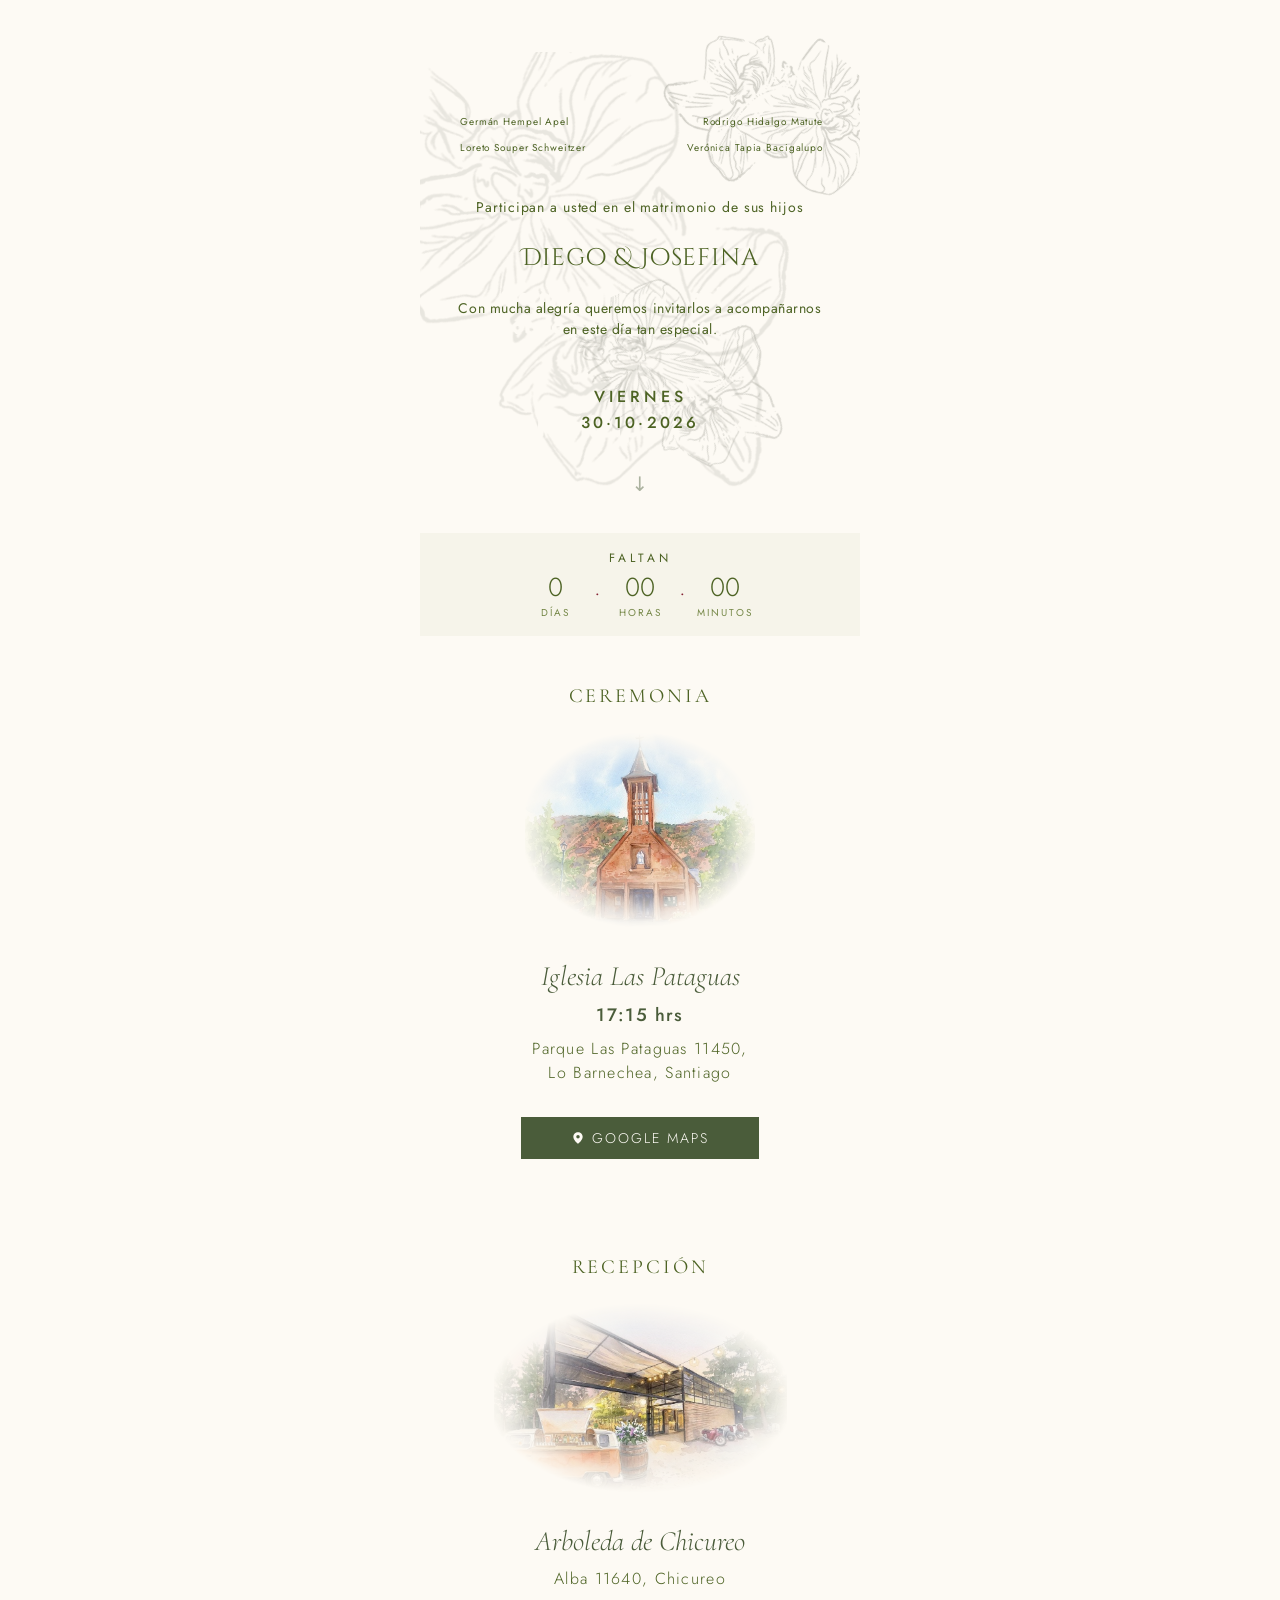
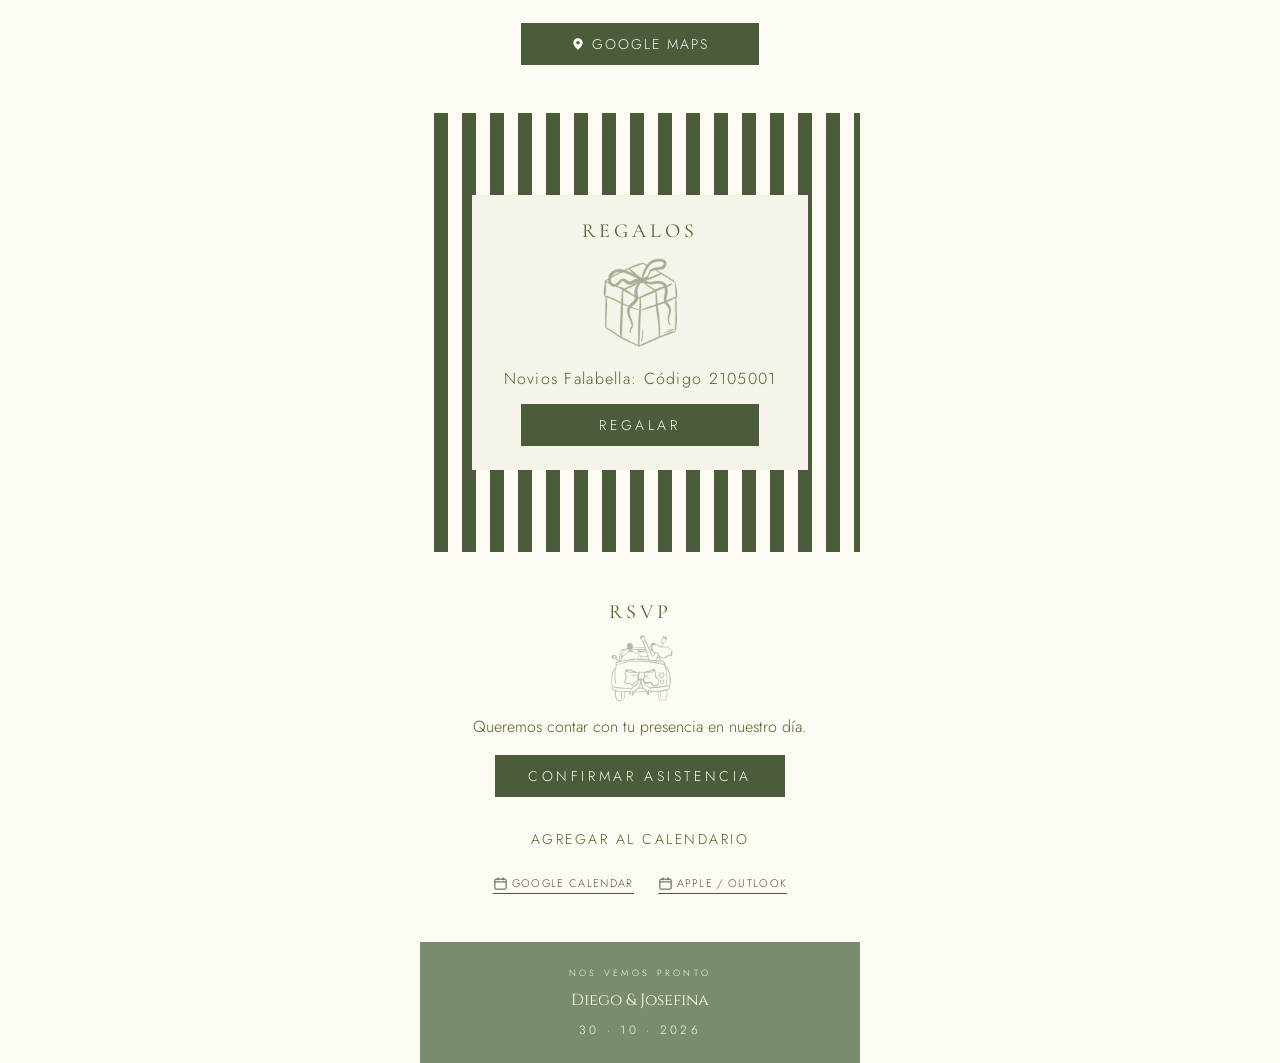
==== comida-con-pareja/index.html @ 69086c70 "Generate the five invitations from two templates Three variants use the comida design and two the fi" ====
<!doctype html>
<html lang="es">
<head>
<meta charset="utf-8">
<title>Diego & Josefina · 30.10.2026</title>
<meta name="viewport" content="width=device-width, initial-scale=1">
<meta name="description" content="Invitación de matrimonio de Diego & Josefina">
<link rel="preconnect" href="https://fonts.googleapis.com">
<link rel="preconnect" href="https://fonts.gstatic.com" crossorigin>
<link href="https://fonts.googleapis.com/css2?family=Cinzel:wght@400&family=Cinzel+Decorative:wght@400&family=Cormorant+Garamond:ital,wght@0,300;0,400;1,300&family=Jost:wght@300;400;500&display=swap" rel="stylesheet">
<link rel="stylesheet" href="../styles.css">
</head>
<body>
<div class="invite">

  <!-- HERO -->
  <section class="hero">
    <img class="flower flower--bg" src="../assets/flower.png" alt="" aria-hidden="true">
    <img class="flower flower--a" src="../assets/flower.png" alt="" aria-hidden="true">
    <img class="flower flower--b" src="../assets/flower.png" alt="" aria-hidden="true">

    <div class="parents">
      <div class="parents__side">
        <p>Germán Hempel Apel</p>
        <p>Loreto Souper Schweitzer</p>
      </div>
      <div class="parents__side">
        <p>Rodrigo Hidalgo Matute</p>
        <p>Verónica Tapia Bacigalupo</p>
      </div>
    </div>

    <p class="lead">Participan a usted en el matrimonio de sus hijos</p>
    <h1 class="names">Diego <span class="amp">&amp;</span> Josefina</h1>
    <p class="lead lead--close">Con mucha alegría queremos invitarlos a acompañarnos<br>en este día tan especial.</p>

    <p class="date-label"><span class="day">Viernes</span><span class="date">30·10·2026</span></p>
    <div class="arrow-down">&#8595;</div>
  </section>

  <!-- COUNTDOWN -->
  <section class="countdown">
    <p class="eyebrow">Faltan</p>
    <div class="countdown__grid">
      <div><span id="cd-days" class="num">--</span><small>Días</small></div>
      <span class="dot">.</span>
      <div><span id="cd-hours" class="num">--</span><small>Horas</small></div>
      <span class="dot">.</span>
      <div><span id="cd-mins" class="num">--</span><small>Minutos</small></div>
    </div>
  </section>

  <!-- CEREMONIA -->
  <section class="block">
    <h2 class="eyebrow serif">Ceremonia</h2>
    <div class="photo-blob"><img src="../assets/church.jpg" alt="Iglesia Las Pataguas"></div>
    <h3 class="place-name">Iglesia Las Pataguas</h3>
    <p class="time">17:15 hrs</p>
    <p class="address">Parque Las Pataguas 11450,<br>Lo Barnechea, Santiago</p>
    <a class="btn" target="_blank" rel="noopener"
       href="https://www.google.com/maps/search/?api=1&query=Iglesia+Las+Pataguas%2C+Parque+Las+Pataguas+11450%2C+Lo+Barnechea%2C+Santiago">
<svg class="btn__icon" width="14" height="14" viewBox="0 0 24 24" fill="none" xmlns="http://www.w3.org/2000/svg" aria-hidden="true"><path d="M12 2C7.58 2 4 5.58 4 10c0 5.25 7 12 8 12s8-6.75 8-12c0-4.42-3.58-8-8-8Zm0 11a3 3 0 1 1 0-6 3 3 0 0 1 0 6Z" fill="currentColor"/></svg>Google Maps
    </a>
  </section>

  <!-- RECEPCION -->
  <section class="block">
    <h2 class="eyebrow serif">Recepción</h2>
    <div class="photo-blob photo-blob--wide"><img src="../assets/venue.jpg" alt="Arboleda de Chicureo"></div>
    <h3 class="place-name">Arboleda de Chicureo</h3>
    <p class="address">Alba 11640, Chicureo</p>
    <a class="btn" target="_blank" rel="noopener"
       href="https://www.google.com/maps/search/?api=1&query=Arboleda+de+Chicureo%2C+Alba+11640%2C+Chicureo">
<svg class="btn__icon" width="14" height="14" viewBox="0 0 24 24" fill="none" xmlns="http://www.w3.org/2000/svg" aria-hidden="true"><path d="M12 2C7.58 2 4 5.58 4 10c0 5.25 7 12 8 12s8-6.75 8-12c0-4.42-3.58-8-8-8Zm0 11a3 3 0 1 1 0-6 3 3 0 0 1 0 6Z" fill="currentColor"/></svg>Google Maps
    </a>
  </section>

  <!-- REGALOS -->
  <section class="stripes">
    <div class="stripes__card">
      <h2 class="eyebrow serif">Regalos</h2>
      <img class="icon" src="../assets/gift.png" alt="">
      <p>Novios Falabella: Código 2105001</p>
      <a class="btn btn--cta" target="_blank" rel="noopener" href="https://novios.falabella.com/info-evento/evento?codigoEvento=2105001">Regalar</a>
    </div>
  </section>

  <!-- RSVP -->
  <section class="rsvp">
    <h2 class="eyebrow serif">RSVP</h2>
    <img class="icon--rsvp" src="../assets/rsvp.png" alt="">
    <p>Queremos contar con tu presencia en nuestro día.</p>
    <a class="btn btn--cta btn--wide" target="_blank" rel="noopener"
       href="https://forms.gle/HeUdNsiieHcqByjm6">Confirmar asistencia</a>
  </section>

  <section class="calendar-block">
    <p class="eyebrow">Agregar al calendario</p>
    <div class="cal-links">
      <a target="_blank" rel="noopener"
         href="https://calendar.google.com/calendar/render?action=TEMPLATE&text=Matrimonio%20Diego%20%26%20Josefina&dates=20261030T201500Z/20261031T070000Z&details=Ceremonia%3A%20Iglesia%20Las%20Pataguas%2C%2017%3A15%20hrs.%20Recepci%C3%B3n%3A%20Arboleda%20de%20Chicureo.&location=Parque%20Las%20Pataguas%2011450%2C%20Lo%20Barnechea%2C%20Santiago">
        <svg class="cal-icon" width="15" height="15" viewBox="0 0 24 24" fill="none" xmlns="http://www.w3.org/2000/svg" aria-hidden="true"><rect x="3" y="5" width="18" height="16" rx="1.5" stroke="currentColor" stroke-width="1.6"/><path d="M3 9.5h18" stroke="currentColor" stroke-width="1.6"/><path d="M8 3v3.2M16 3v3.2" stroke="currentColor" stroke-width="1.6" stroke-linecap="round"/></svg>
        Google Calendar
      </a>
      <a href="../wedding.ics" download>
        <svg class="cal-icon" width="15" height="15" viewBox="0 0 24 24" fill="none" xmlns="http://www.w3.org/2000/svg" aria-hidden="true"><rect x="3" y="5" width="18" height="16" rx="1.5" stroke="currentColor" stroke-width="1.6"/><path d="M3 9.5h18" stroke="currentColor" stroke-width="1.6"/><path d="M8 3v3.2M16 3v3.2" stroke="currentColor" stroke-width="1.6" stroke-linecap="round"/></svg>
        Apple / Outlook
      </a>
    </div>
  </section>

  <!-- FOOTER -->
  <footer class="footer">
    <p class="eyebrow">Nos vemos pronto</p>
    <p class="footer__names">Diego &amp; Josefina</p>
    <p class="footer__date">30 · 10 · 2026</p>
  </footer>

</div>

<script>
  var weddingDate = new Date('2026-10-30T17:15:00-03:00').getTime();

  function updateCountdown(){
    var now = Date.now();
    var diff = weddingDate - now;
    if (diff < 0) diff = 0;

    var days = Math.floor(diff / 86400000);
    var hours = Math.floor((diff % 86400000) / 3600000);
    var mins = Math.floor((diff % 3600000) / 60000);

    function pad(n){ return n < 10 ? '0' + n : n; }

    document.getElementById('cd-days').textContent = days;
    document.getElementById('cd-hours').textContent = pad(hours);
    document.getElementById('cd-mins').textContent = pad(mins);
  }

  updateCountdown();
  setInterval(updateCountdown, 1000 * 30);
</script>
</body>
</html>
---- styles.css ----
:root{
  --cream:#FDFAF4;
  --cream-band:#F6F4EA;
  --green:#4D6324;
  --green-deep:#4A5C3A;
  --green-label:#768848;
  --sage:#7A8C6E;
  --maroon:#852335;
  --serif:'Cormorant Garamond', Georgia, serif;
  --sans:'Jost', system-ui, -apple-system, sans-serif;
  --display:'Cinzel Decorative', Georgia, serif;
  --display-alt:'Cinzel', Georgia, serif;
}
*{box-sizing:border-box;}
html{scroll-behavior:smooth;}
body{
  margin:0;
  background:var(--cream);
  color:var(--green);
  font-family:var(--sans);
  font-weight:400;
  -webkit-font-smoothing:antialiased;
}
.invite{
  max-width:440px;
  margin:0 auto;
  position:relative;
  overflow:hidden;
}
section{position:relative;}

/* eyebrow = small uppercase label (Jost) */
.eyebrow{
  font-family:var(--sans);
  text-transform:uppercase;
  letter-spacing:4px;
  font-size:12px;
  font-weight:400;
  color:var(--green);
  text-align:center;
  margin:0 0 12px;
}
/* eyebrow.serif = section heading (Cormorant Garamond) */
.eyebrow.serif{
  font-family:var(--serif);
  font-size:20px;
  font-weight:400;
  text-transform:uppercase;
  letter-spacing:2.88px;
  margin:0 0 24px;
}
p{line-height:1.55;}
a{color:inherit;}

/* ---------- HERO ---------- */
.hero{
  padding:104px 32px 34px;
  text-align:center;
}
.flower{
  position:absolute;
  pointer-events:none;
  z-index:0;
}
.flower--bg{
  width:439px;
  max-width:100%;
  left:0;
  top:52px;
  opacity:.20;
}
.flower--a{
  width:200px;
  max-width:46%;
  left:56%;
  top:24px;
  transform:rotate(135deg);
  opacity:.42;
}
.flower--b{
  width:200px;
  max-width:46%;
  left:40%;
  top:268px;
  transform:rotate(-25deg);
  opacity:.34;
}
.hero > *:not(.flower){ position:relative; z-index:1; }

.parents{
  display:flex;
  justify-content:center;
  align-items:flex-start;
  gap:24px;
  font-size:10px;
  font-weight:400;
  letter-spacing:.88px;
  line-height:1.45;
  margin-bottom:32px;
}
.parents__side{
  flex:1 1 0;
  padding:0 8px;
  text-align:left;
}
.parents__side:last-child{
  padding:0 5px;
  text-align:right;
}

.lead{
  font-size:14px;
  font-weight:400;
  letter-spacing:.88px;
  line-height:1.5;
  margin:0 0 24px;
}
.lead--close{ letter-spacing:.52px; margin:0 0 44px; }

.names{
  font-family:var(--display);
  font-weight:400;
  font-size:24px;
  letter-spacing:.80px;
  line-height:1.35;
  margin:0 0 24px;
}
.names .amp{ font-style:normal; }

.date-label{
  font-family:var(--sans);
  font-weight:500;
  font-size:16px;
  line-height:1.6;
  margin:0 0 34px;
}
.date-label .day{
  display:block;
  text-transform:uppercase;
  letter-spacing:4px;
}
.date-label .date{
  display:block;
  letter-spacing:3.17px;
}
.arrow-down{
  font-size:1.25rem;
  color:var(--green-deep);
  opacity:.45;
}

/* ---------- COUNTDOWN ---------- */
.countdown{
  background:var(--cream-band);
  padding:16px 24px;
  text-align:center;
}
.countdown .eyebrow{ margin:0 0 4px; }
.countdown__grid{
  display:flex;
  align-items:flex-end;
  justify-content:center;
  gap:8px;
}
.countdown__grid > div{ width:64px; }
.countdown__grid .num{
  font-family:var(--sans);
  font-weight:300;
  font-size:26px;
  display:block;
  line-height:1.3;
}
.countdown__grid small{
  display:block;
  text-transform:uppercase;
  letter-spacing:2px;
  font-size:10px;
  font-weight:400;
  color:var(--green-label);
}
.countdown__grid .dot{
  font-family:var(--serif);
  color:var(--maroon);
  font-size:24px;
  font-weight:300;
  line-height:1;
  transform:translateY(-20px);
}

/* ---------- CEREMONIA / RECEPCION ---------- */
.block{
  padding:48px 24px;
  text-align:center;
}
.photo-blob{
  width:230px;
  max-width:78%;
  aspect-ratio:230/198;
  margin:0 auto 24px;
  -webkit-mask-image:radial-gradient(ellipse 65% 60% at 50% 48%, #000 15%, rgba(0,0,0,.85) 30%, rgba(0,0,0,.5) 50%, rgba(0,0,0,.15) 68%, transparent 80%);
          mask-image:radial-gradient(ellipse 65% 60% at 50% 48%, #000 15%, rgba(0,0,0,.85) 30%, rgba(0,0,0,.5) 50%, rgba(0,0,0,.15) 68%, transparent 80%);
}
.photo-blob--wide{
  width:293px;
  max-width:92%;
  aspect-ratio:293/192;
}
.photo-blob--party{
  width:368px;
  max-width:96%;
  aspect-ratio:368/245;
}
.photo-blob img{
  width:100%;
  height:100%;
  object-fit:cover;
}
.place-name{
  font-family:var(--serif);
  font-style:italic;
  font-weight:300;
  font-size:28px;
  line-height:1.2;
  color:var(--green-deep);
  margin:0 0 8px;
}
.time{
  font-weight:500;
  font-size:18px;
  letter-spacing:1.40px;
  color:var(--green-deep);
  margin:0 0 8px;
}
.address{
  font-size:16px;
  font-weight:300;
  letter-spacing:1.28px;
  line-height:1.5;
  margin:0 0 32px;
}

.btn{
  display:inline-flex;
  align-items:center;
  justify-content:center;
  gap:7px;
  background:var(--green-deep);
  color:var(--cream);
  text-decoration:none;
  text-transform:uppercase;
  font-size:14px;
  font-weight:300;
  letter-spacing:1.98px;
  line-height:1;
  min-height:42px;
  padding:11px 20px;
  width:100%;
  max-width:238px;
}
.btn--cta{ letter-spacing:3.60px; }
.btn__icon{ flex:none; }

/* ---------- REGALOS ---------- */
.stripes{
  padding:82px 52px;
  background-image:repeating-linear-gradient(
    90deg,
    var(--cream) 0px, var(--cream) 14px,
    var(--green-deep) 14px, var(--green-deep) 28px
  );
}
.stripes__card{
  background:var(--cream-band);
  padding:24px 20px;
  text-align:center;
}
.stripes__card .eyebrow.serif{
  letter-spacing:4px;
  margin:0 0 12px;
}
.stripes__card .icon{
  width:77px;
  opacity:.60;
  margin-bottom:12px;
}
.stripes__card p{
  font-size:16px;
  font-weight:300;
  letter-spacing:1.28px;
  margin:0 0 12px;
}

/* ---------- RSVP ---------- */
.rsvp{ padding:48px 24px 0; text-align:center; }
.rsvp .eyebrow.serif{ letter-spacing:4px; margin:0 0 8px; }
.rsvp .icon--rsvp{
  width:77px;
  opacity:.42;
  margin:0 auto 8px;
  display:block;
}
.rsvp p{
  font-size:16px;
  font-weight:300;
  margin:0 0 16px;
}
.btn--wide{ max-width:290px; padding:11px 16px; }

.calendar-block{
  padding:32px 24px 48px;
  text-align:center;
}
.calendar-block .eyebrow{
  font-size:14px;
  font-weight:300;
  letter-spacing:2.50px;
  margin:0 0 24px;
}
.cal-links{
  display:flex;
  justify-content:center;
  gap:24px;
  flex-wrap:wrap;
}
.cal-links a{
  display:inline-flex;
  align-items:center;
  gap:4px;
  text-decoration:none;
  text-transform:uppercase;
  letter-spacing:1.32px;
  font-size:11px;
  font-weight:300;
  color:var(--green-deep);
  border-bottom:.5px solid var(--green-deep);
  padding-bottom:2px;
  white-space:nowrap;
}
.cal-icon{ flex:none; }

/* ---------- FOOTER ---------- */
.footer{
  background:var(--sage);
  color:var(--cream);
  text-align:center;
  padding:24px;
}
.footer .eyebrow{
  color:var(--cream);
  font-size:9px;
  font-weight:300;
  letter-spacing:3.30px;
  margin:0 0 8px;
}
.footer__names{
  font-family:var(--display-alt);
  font-style:normal;
  font-weight:400;
  font-size:16px;
  margin:0 0 8px;
}
.footer__date{
  text-transform:uppercase;
  letter-spacing:3.30px;
  font-size:12px;
  font-weight:300;
  margin:0;
}
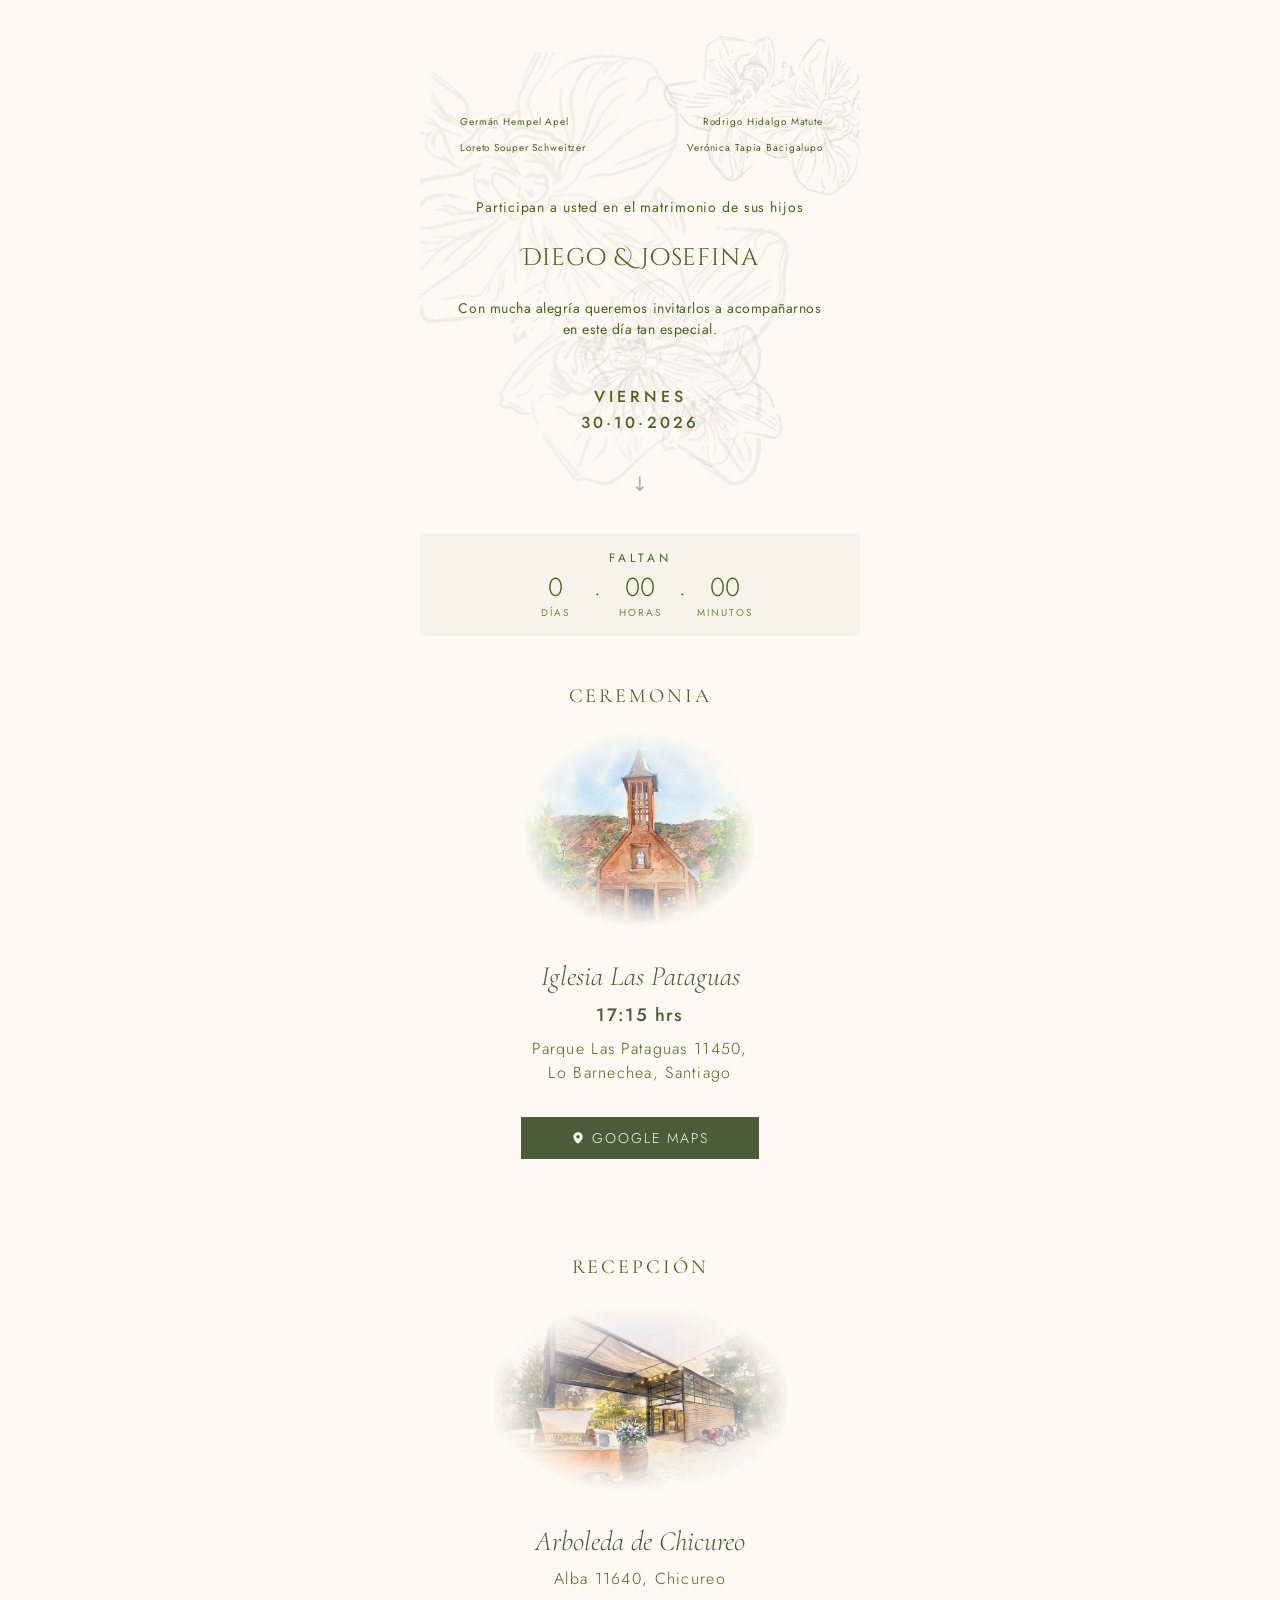
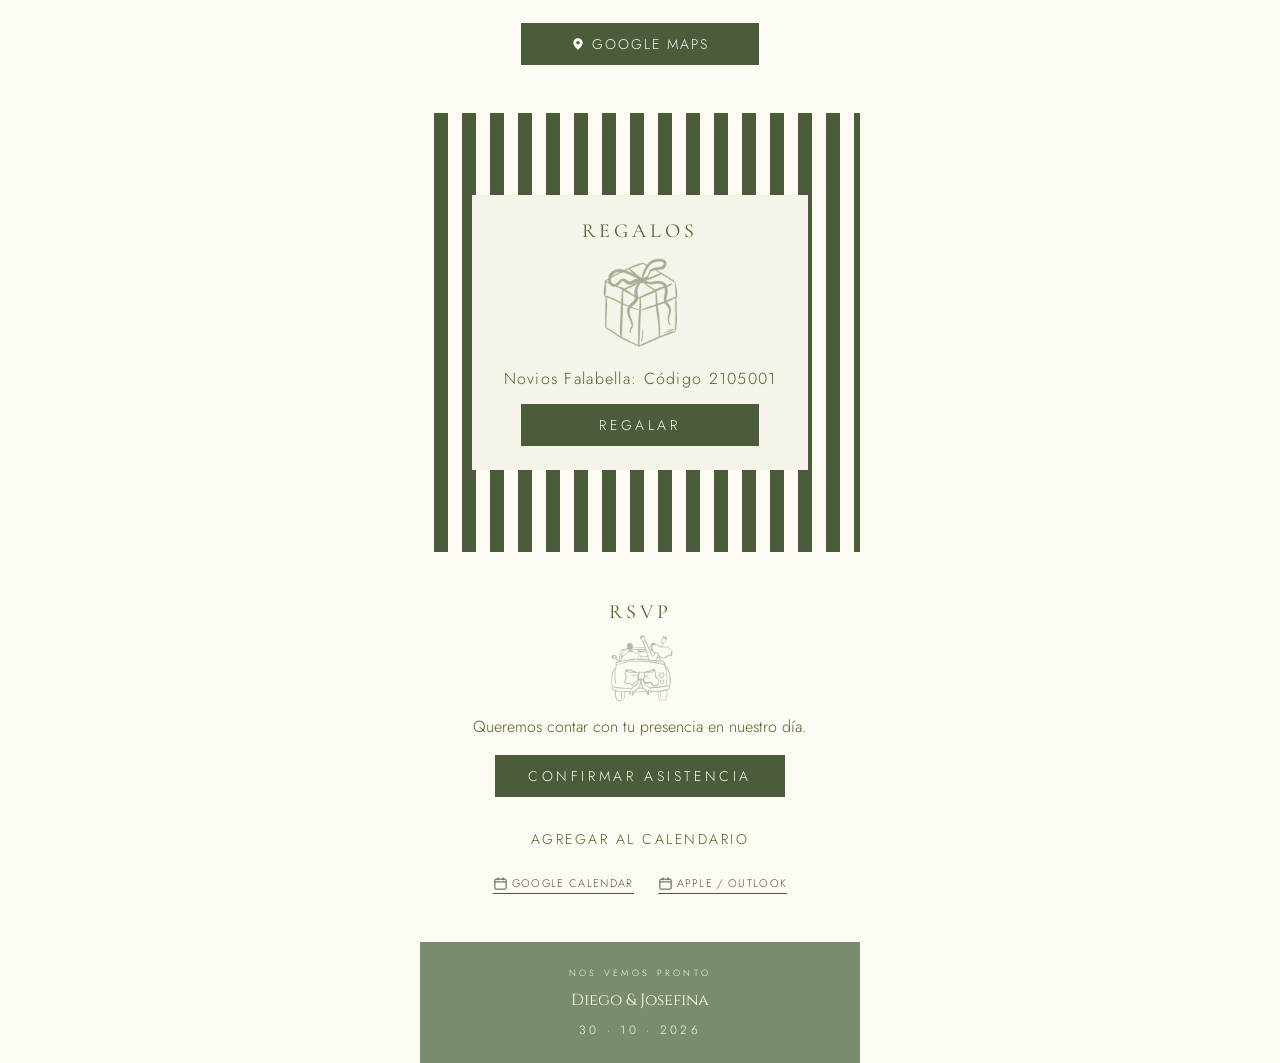
==== commit 61088c3e: "Cache-bust the stylesheet so design changes show up Since the CSS moved to its own file, browsers we" ====
--- a/comida-con-pareja/index.html
+++ b/comida-con-pareja/index.html
@@ -8,7 +8,7 @@
 <link rel="preconnect" href="https://fonts.googleapis.com">
 <link rel="preconnect" href="https://fonts.gstatic.com" crossorigin>
 <link href="https://fonts.googleapis.com/css2?family=Cinzel:wght@400&family=Cinzel+Decorative:wght@400&family=Cormorant+Garamond:ital,wght@0,300;0,400;1,300&family=Jost:wght@300;400;500&display=swap" rel="stylesheet">
-<link rel="stylesheet" href="../styles.css">
+<link rel="stylesheet" href="../styles.css?v=9bea2ce5">
 </head>
 <body>
 <div class="invite">
--- a/styles.css
+++ b/styles.css
@@ -67,7 +67,7 @@
   max-width:100%;
   left:0;
   top:52px;
-  opacity:.20;
+  opacity:.12;
 }
 .flower--a{
   width:200px;
@@ -75,7 +75,7 @@
   left:56%;
   top:24px;
   transform:rotate(135deg);
-  opacity:.42;
+  opacity:.25;
 }
 .flower--b{
   width:200px;
@@ -83,7 +83,7 @@
   left:40%;
   top:268px;
   transform:rotate(-25deg);
-  opacity:.34;
+  opacity:.20;
 }
 .hero > *:not(.flower){ position:relative; z-index:1; }
 
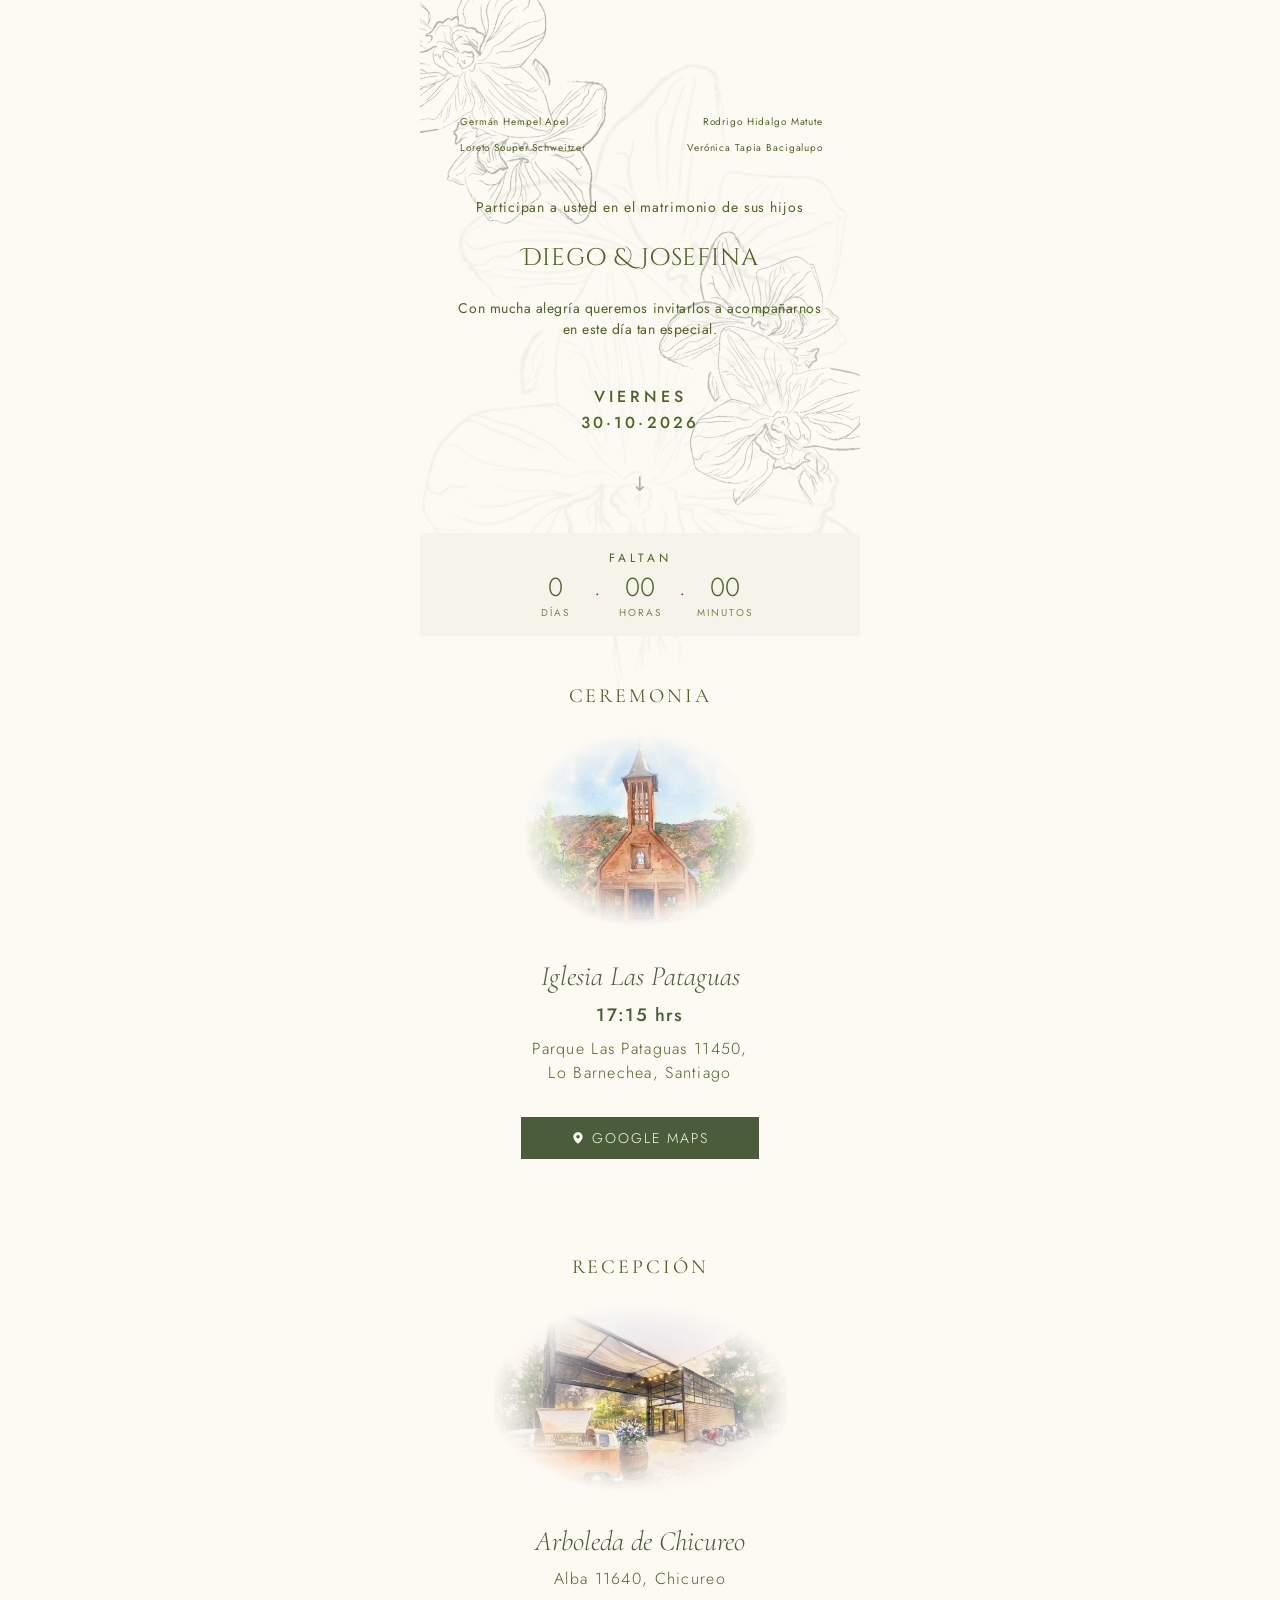
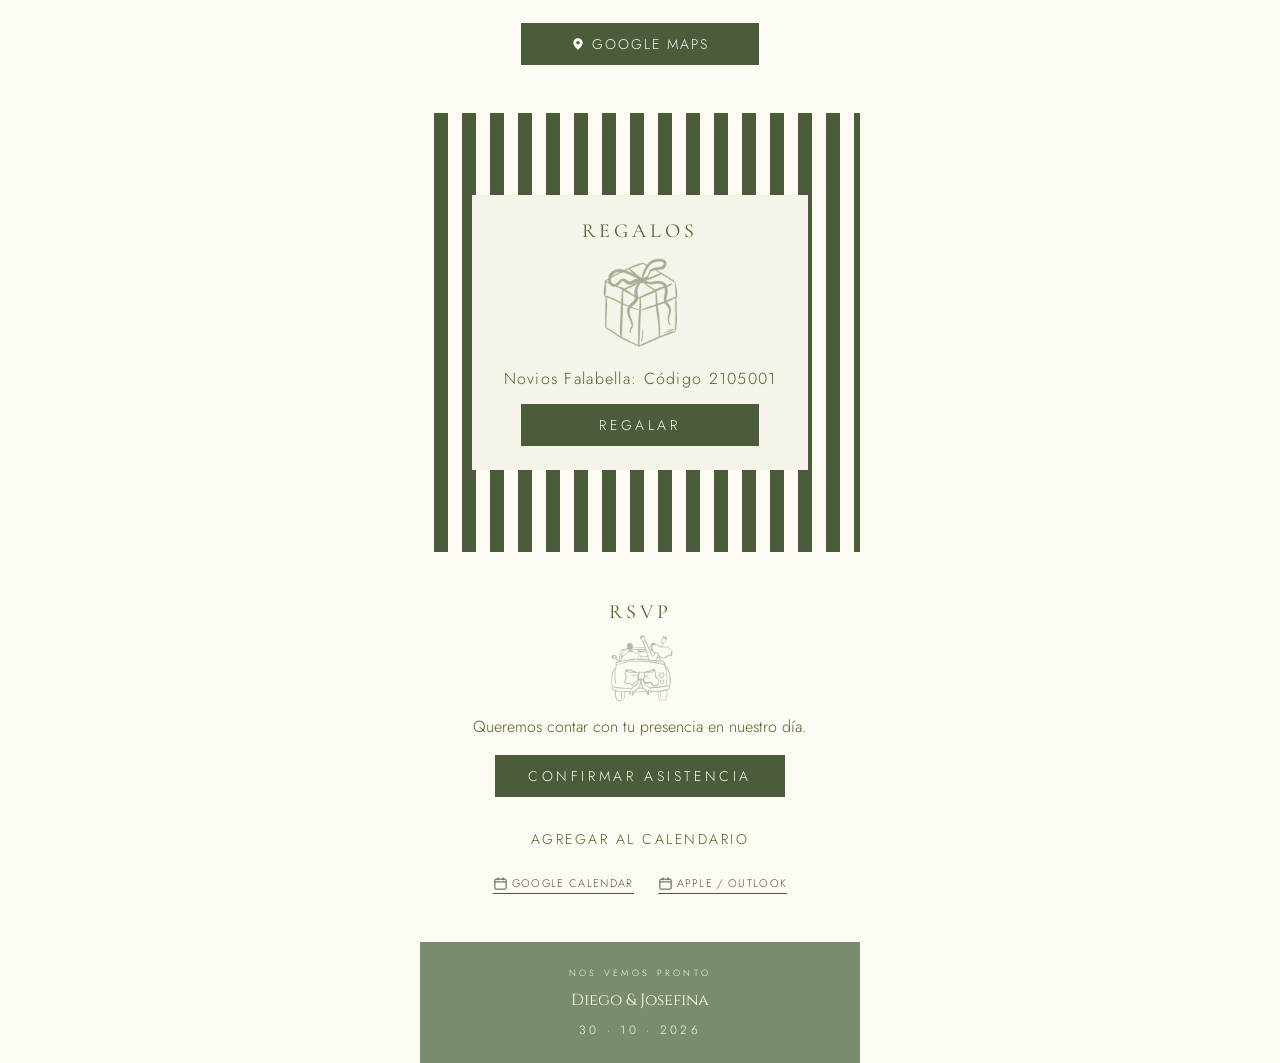
==== commit e5f423a2: "Use the real orchid artwork from the design assets/flower.png was a grey, cropped screenshot with le" ====
--- a/comida-con-pareja/index.html
+++ b/comida-con-pareja/index.html
@@ -8,16 +8,16 @@
 <link rel="preconnect" href="https://fonts.googleapis.com">
 <link rel="preconnect" href="https://fonts.gstatic.com" crossorigin>
 <link href="https://fonts.googleapis.com/css2?family=Cinzel:wght@400&family=Cinzel+Decorative:wght@400&family=Cormorant+Garamond:ital,wght@0,300;0,400;1,300&family=Jost:wght@300;400;500&display=swap" rel="stylesheet">
-<link rel="stylesheet" href="../styles.css?v=9bea2ce5">
+<link rel="stylesheet" href="../styles.css?v=e191ed5d">
 </head>
 <body>
 <div class="invite">
 
   <!-- HERO -->
   <section class="hero">
-    <img class="flower flower--bg" src="../assets/flower.png" alt="" aria-hidden="true">
-    <img class="flower flower--a" src="../assets/flower.png" alt="" aria-hidden="true">
-    <img class="flower flower--b" src="../assets/flower.png" alt="" aria-hidden="true">
+    <img class="flower flower--bg" src="../assets/orchid.png" alt="" aria-hidden="true">
+    <img class="flower flower--a" src="../assets/orchid.png" alt="" aria-hidden="true">
+    <img class="flower flower--b" src="../assets/orchid.png" alt="" aria-hidden="true">
 
     <div class="parents">
       <div class="parents__side">
--- a/styles.css
+++ b/styles.css
@@ -65,25 +65,27 @@
 .flower--bg{
   width:439px;
   max-width:100%;
-  left:0;
-  top:52px;
-  opacity:.12;
+  left:1px;
+  top:61px;
+  opacity:.055;
 }
 .flower--a{
   width:200px;
   max-width:46%;
-  left:56%;
-  top:24px;
+  left:58%;
+  top:133px;
   transform:rotate(135deg);
-  opacity:.25;
+  transform-origin:top left;
+  opacity:.40;
 }
 .flower--b{
   width:200px;
   max-width:46%;
-  left:40%;
-  top:268px;
+  left:43%;
+  top:284px;
   transform:rotate(-25deg);
-  opacity:.20;
+  transform-origin:top left;
+  opacity:.34;
 }
 .hero > *:not(.flower){ position:relative; z-index:1; }
 
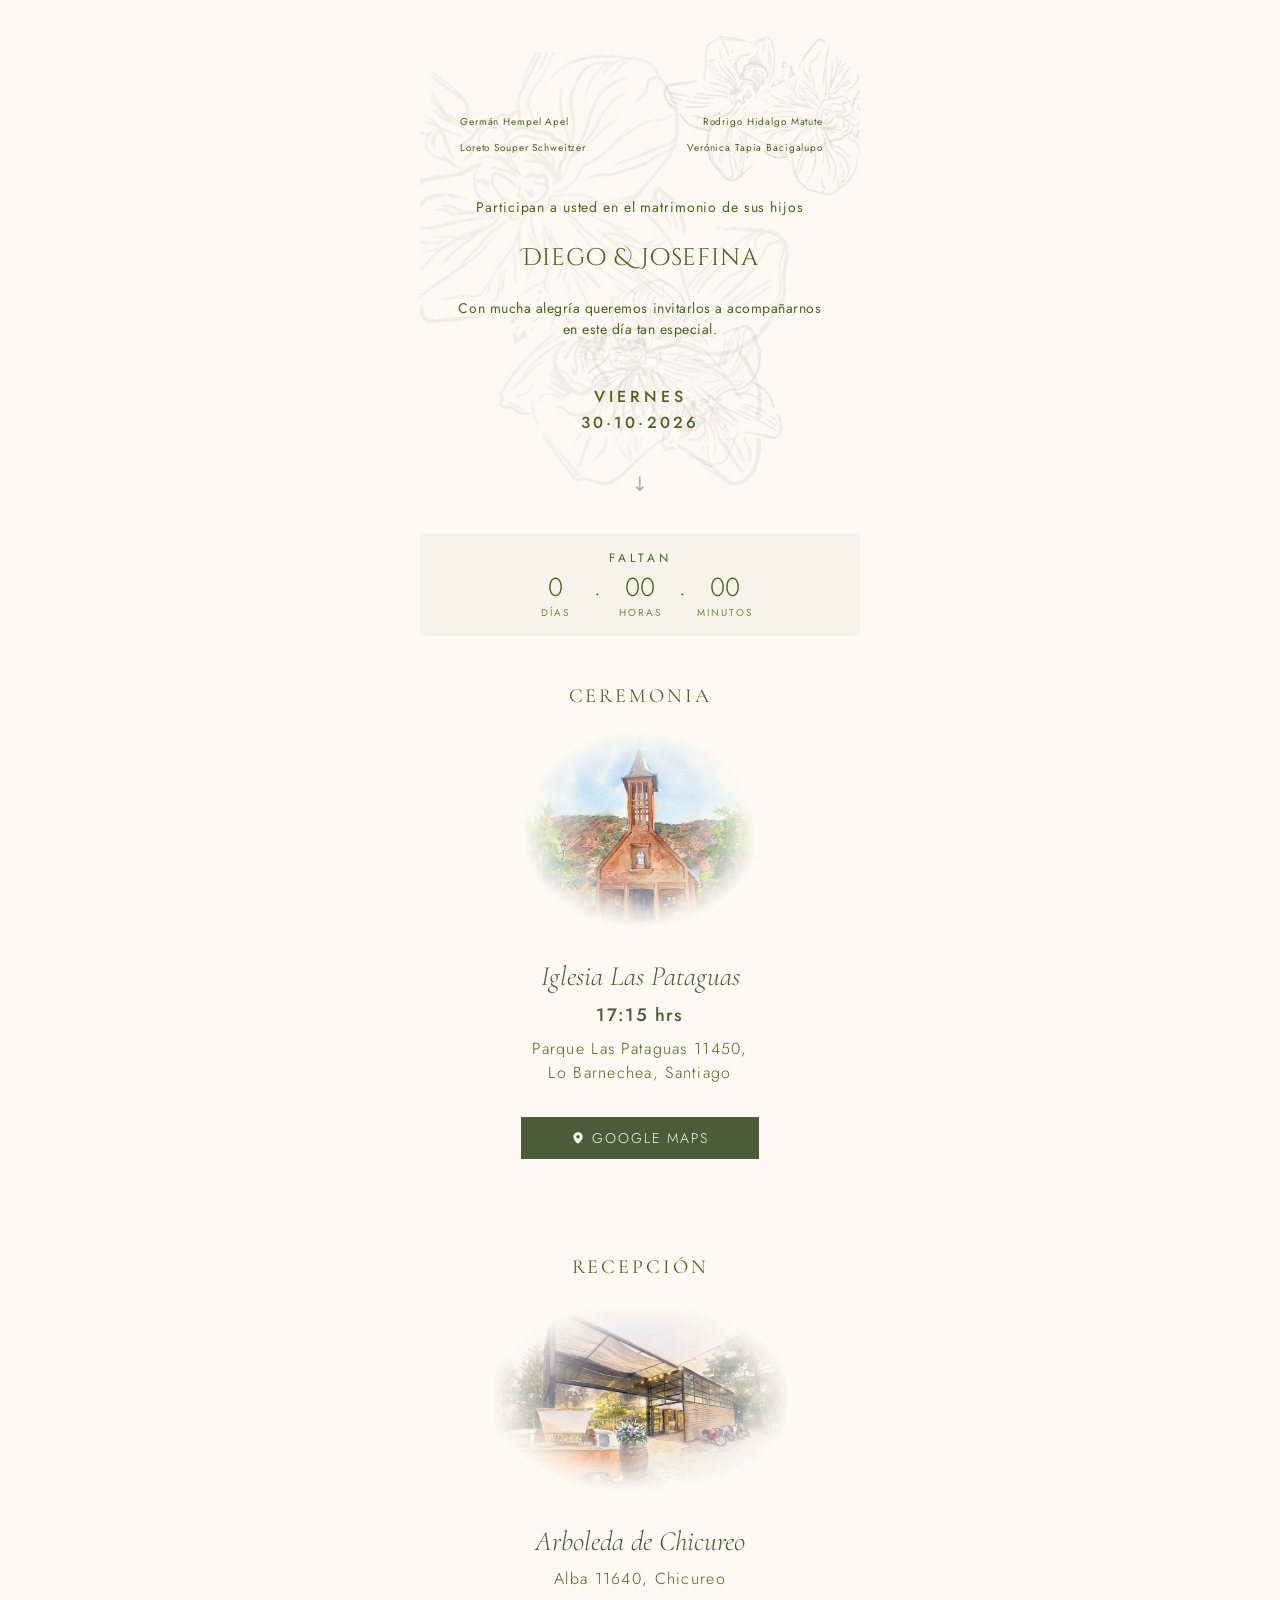
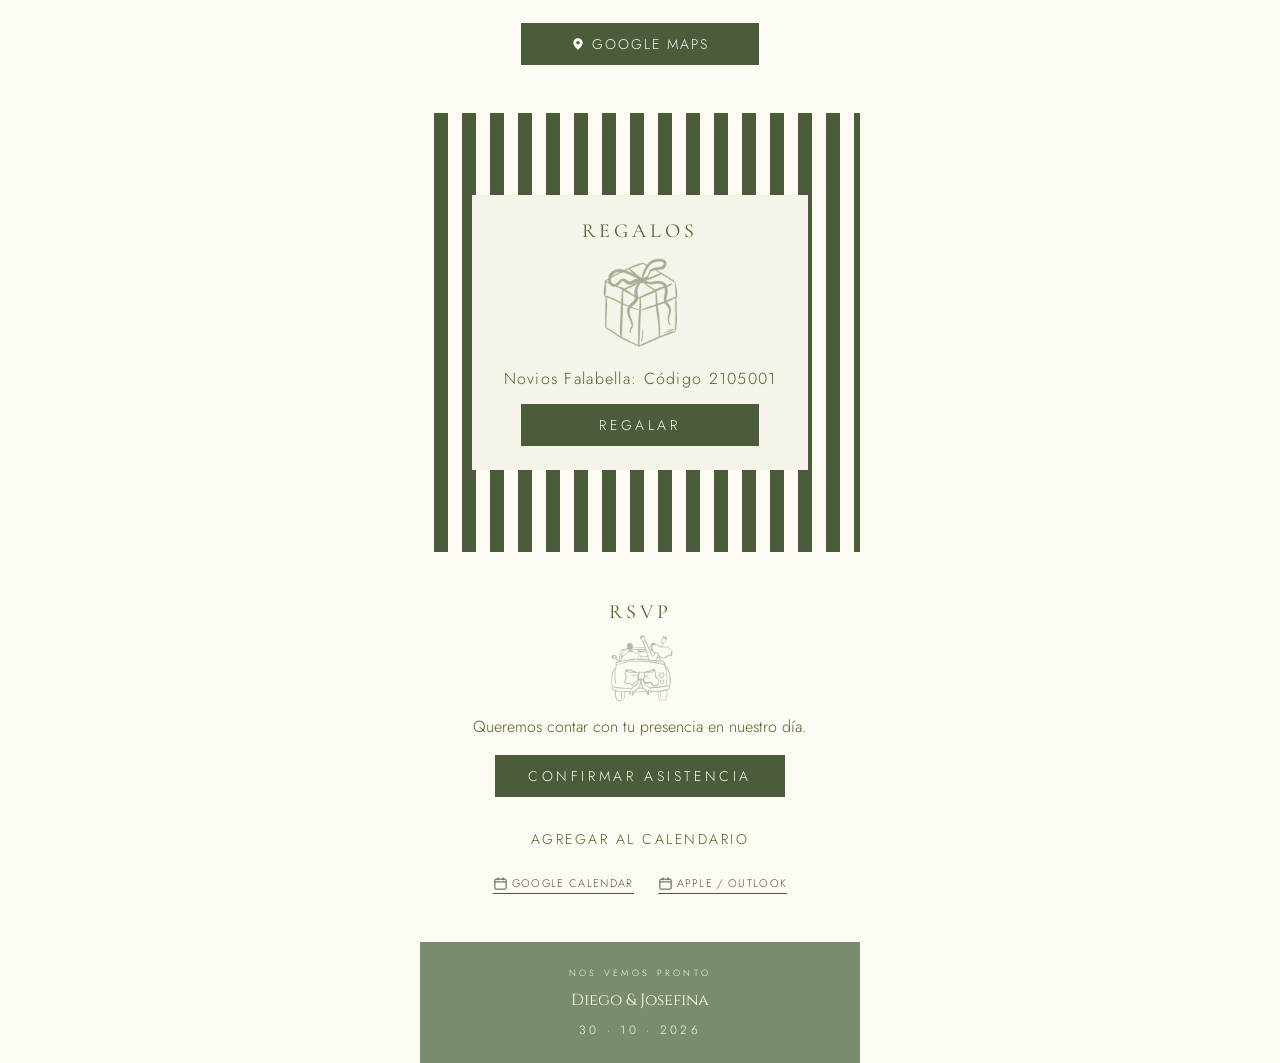
==== commit 321eb4bf: "Revert "Use the real orchid artwork from the design" This reverts commit e5f423a2b053fdce47f329326ca" ====
--- a/comida-con-pareja/index.html
+++ b/comida-con-pareja/index.html
@@ -8,16 +8,16 @@
 <link rel="preconnect" href="https://fonts.googleapis.com">
 <link rel="preconnect" href="https://fonts.gstatic.com" crossorigin>
 <link href="https://fonts.googleapis.com/css2?family=Cinzel:wght@400&family=Cinzel+Decorative:wght@400&family=Cormorant+Garamond:ital,wght@0,300;0,400;1,300&family=Jost:wght@300;400;500&display=swap" rel="stylesheet">
-<link rel="stylesheet" href="../styles.css?v=e191ed5d">
+<link rel="stylesheet" href="../styles.css?v=9bea2ce5">
 </head>
 <body>
 <div class="invite">
 
   <!-- HERO -->
   <section class="hero">
-    <img class="flower flower--bg" src="../assets/orchid.png" alt="" aria-hidden="true">
-    <img class="flower flower--a" src="../assets/orchid.png" alt="" aria-hidden="true">
-    <img class="flower flower--b" src="../assets/orchid.png" alt="" aria-hidden="true">
+    <img class="flower flower--bg" src="../assets/flower.png" alt="" aria-hidden="true">
+    <img class="flower flower--a" src="../assets/flower.png" alt="" aria-hidden="true">
+    <img class="flower flower--b" src="../assets/flower.png" alt="" aria-hidden="true">
 
     <div class="parents">
       <div class="parents__side">
--- a/styles.css
+++ b/styles.css
@@ -65,27 +65,25 @@
 .flower--bg{
   width:439px;
   max-width:100%;
-  left:1px;
-  top:61px;
-  opacity:.055;
+  left:0;
+  top:52px;
+  opacity:.12;
 }
 .flower--a{
   width:200px;
   max-width:46%;
-  left:58%;
-  top:133px;
+  left:56%;
+  top:24px;
   transform:rotate(135deg);
-  transform-origin:top left;
-  opacity:.40;
+  opacity:.25;
 }
 .flower--b{
   width:200px;
   max-width:46%;
-  left:43%;
-  top:284px;
+  left:40%;
+  top:268px;
   transform:rotate(-25deg);
-  transform-origin:top left;
-  opacity:.34;
+  opacity:.20;
 }
 .hero > *:not(.flower){ position:relative; z-index:1; }
 
